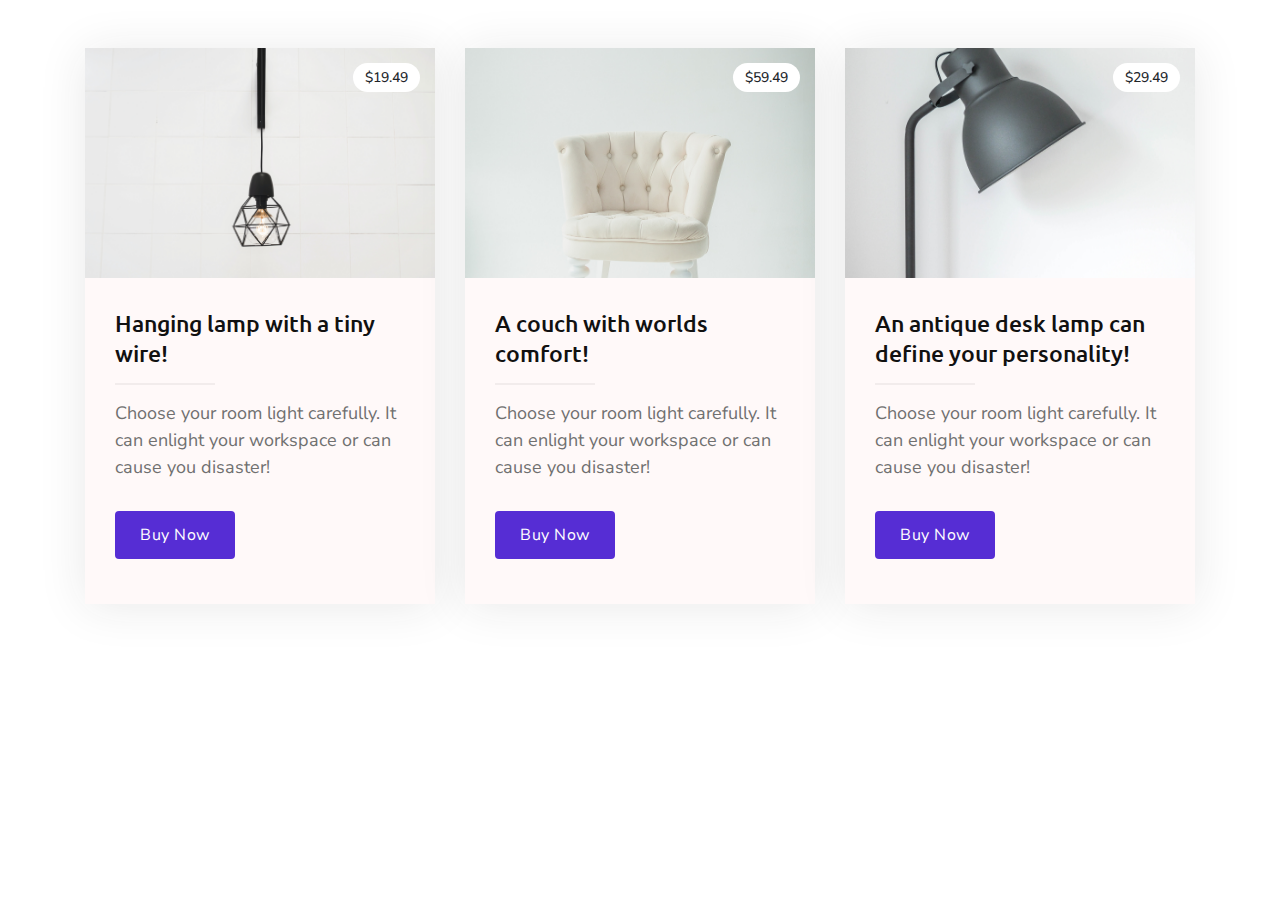
==== Elementor Widgets/image-card-widget/index.html @ dc17711c "Elementor widgets" ====
<!DOCTYPE html>
<html lang="en">
<head>
    <meta charset="UTF-8">
    <meta name="viewport" content="width=device-width, initial-scale=1.0">
    <link rel="stylesheet" href="https://maxcdn.bootstrapcdn.com/bootstrap/4.0.0/css/bootstrap.min.css" integrity="sha384-Gn5384xqQ1aoWXA+058RXPxPg6fy4IWvTNh0E263XmFcJlSAwiGgFAW/dAiS6JXm" crossorigin="anonymous">
    <link href="https://fonts.googleapis.com/css2?family=Nunito+Sans:wght@300&family=Ubuntu:wght@500&display=swap" rel="stylesheet">
    <link rel="stylesheet" href="style.css">
    <title>Image Card Widget</title>
</head>
<body>
    <div class="container">
        <div class="row mt-5">
            <div class="col-md-4">
                <!-- Image Card Starts -->
                <div class="image-card">
                    <div class="image" style="background-image: url(./hanging-lamp.jpg);">
                        <span class="price-badge">$19.49</span>
                    </div>
                    <div class="content">
                        <div class="title">
                            <h2>Hanging lamp with a tiny wire!</h2>
                        </div>
                        <div class="divider"></div>
                        <div class="excerpt">
                            <p>Choose your room light carefully. It can enlight your workspace or can cause you disaster!</p>
                        </div>
                        <div class="readmore">
                            <a href="" class="button button-readmore">Buy Now</a>
                        </div>
                    </div>
                </div>
            <!-- Image Card Ends -->
            </div>
            <div class="col-md-4">
                <!-- Image Card Starts -->
                <div class="image-card">
                    <div class="image" style="background-image: url(./chair.jpg);">
                        <span class="price-badge">$59.49</span>
                    </div>
                    <div class="content">
                        <div class="title">
                            <h2>A couch with worlds comfort!</h2>
                        </div>
                        <div class="divider"></div>
                        <div class="excerpt">
                            <p>Choose your room light carefully. It can enlight your workspace or can cause you disaster!</p>
                        </div>
                        <div class="readmore">
                            <a href="" class="button button-readmore">Buy Now</a>
                        </div>
                    </div>
                </div>
            <!-- Image Card Ends -->
            </div>
            <div class="col-md-4">
                <!-- Image Card Starts -->
                <div class="image-card">
                    <div class="image" style="background-image: url(./desk-lamp.jpg);">
                        <span class="price-badge">$29.49</span>
                    </div>
                    <div class="content">
                        <div class="title">
                            <h2>An antique desk lamp can define your personality!</h2>
                        </div>
                        <div class="divider"></div>
                        <div class="excerpt">
                            <p>Choose your room light carefully. It can enlight your workspace or can cause you disaster!</p>
                        </div>
                        <div class="readmore">
                            <a href="" class="button button-readmore">Buy Now</a>
                        </div>
                    </div>
                </div>
            <!-- Image Card Ends -->
            </div>
        </div>
    </div>

    <script src="https://code.jquery.com/jquery-3.2.1.slim.min.js" integrity="sha384-KJ3o2DKtIkvYIK3UENzmM7KCkRr/rE9/Qpg6aAZGJwFDMVNA/GpGFF93hXpG5KkN" crossorigin="anonymous"></script>
    <script src="https://cdnjs.cloudflare.com/ajax/libs/popper.js/1.12.9/umd/popper.min.js" integrity="sha384-ApNbgh9B+Y1QKtv3Rn7W3mgPxhU9K/ScQsAP7hUibX39j7fakFPskvXusvfa0b4Q" crossorigin="anonymous"></script>
    <script src="https://maxcdn.bootstrapcdn.com/bootstrap/4.0.0/js/bootstrap.min.js" integrity="sha384-JZR6Spejh4U02d8jOt6vLEHfe/JQGiRRSQQxSfFWpi1MquVdAyjUar5+76PVCmYl" crossorigin="anonymous"></script>

</body>
</html>
---- Elementor Widgets/image-card-widget/style.css ----
.image-card {
    width: 100%;
    height: auto;
    background-color: #FFF9F9;
    transition: all 0.6s cubic-bezier(.25,.8,.25,1);
    box-shadow: 0 0.2rem 2.8rem rgba(36,36,36,.1);
    overflow: hidden;
}
.image-card:hover {
    box-shadow: 0 0.1rem .8rem rgba(36,36,36,.1);
    transition: all 0.6s cubic-bezier(.25,.8,.25,1);
}
.image-card .image {
    background-repeat: no-repeat;
    background-position: center center;
    background-size: cover;
    max-width: 100%;
    height: 230px;
    overflow: hidden;
}
.image-card .content {
    padding: 30px 30px;
}
.image-card .content p:last-child {
    margin-bottom: 0px;
}
.image-card .title {
    margin-bottom: 15px;
}
.image-card .title h2 {
    font-family: 'Ubuntu', sans-serif;
    font-size: 23px;
    font-weight: 500;
    color: #111;
    line-height: 30px;
    margin: 0;
}
.image-card .divider {
    position: relative;
    width: 100px;
    height: 2px;
    background-color: rgba( 0,0,0,0.05 );
    margin-bottom: 15px;
    transition: all 0.3s cubic-bezier(.25,.8,.25,1);
    z-index: 0;
}
.image-card .excerpt {
    font-family: 'Nunito Sans', sans-serif;
    font-size: 18px;
    font-weight: 400;
    color: #707070;
    line-height: 27px;
    margin-bottom: 30px;
}
.image-card .readmore {
    margin-bottom: 15px;
}
.image-card .readmore a.button-readmore {
    display: inline-block;
    font-family: 'Nunito Sans', sans-serif;
    font-size: 16px;
    font-weight: 400;
    letter-spacing: .5px;
    text-decoration: none;
    background-color: #562dd4;
    color: #fff;
    padding: 12px 25px;
    border-radius: 4px;
    transition: all 0.3s ease-in-out;
}
.image-card .readmore a.button-readmore:hover {
    background-color: #707070;
    color: #fff;
}
.image-card .image .price-badge {
    position: absolute;
    padding: 4px 12px;
    background-color: #fff;
    border-radius: 30px;
    top: 15px;
    right: 30px;
    font-family: 'Nunito Sans', sans-serif;
    font-size: 14px;
    font-weight: 500;
}
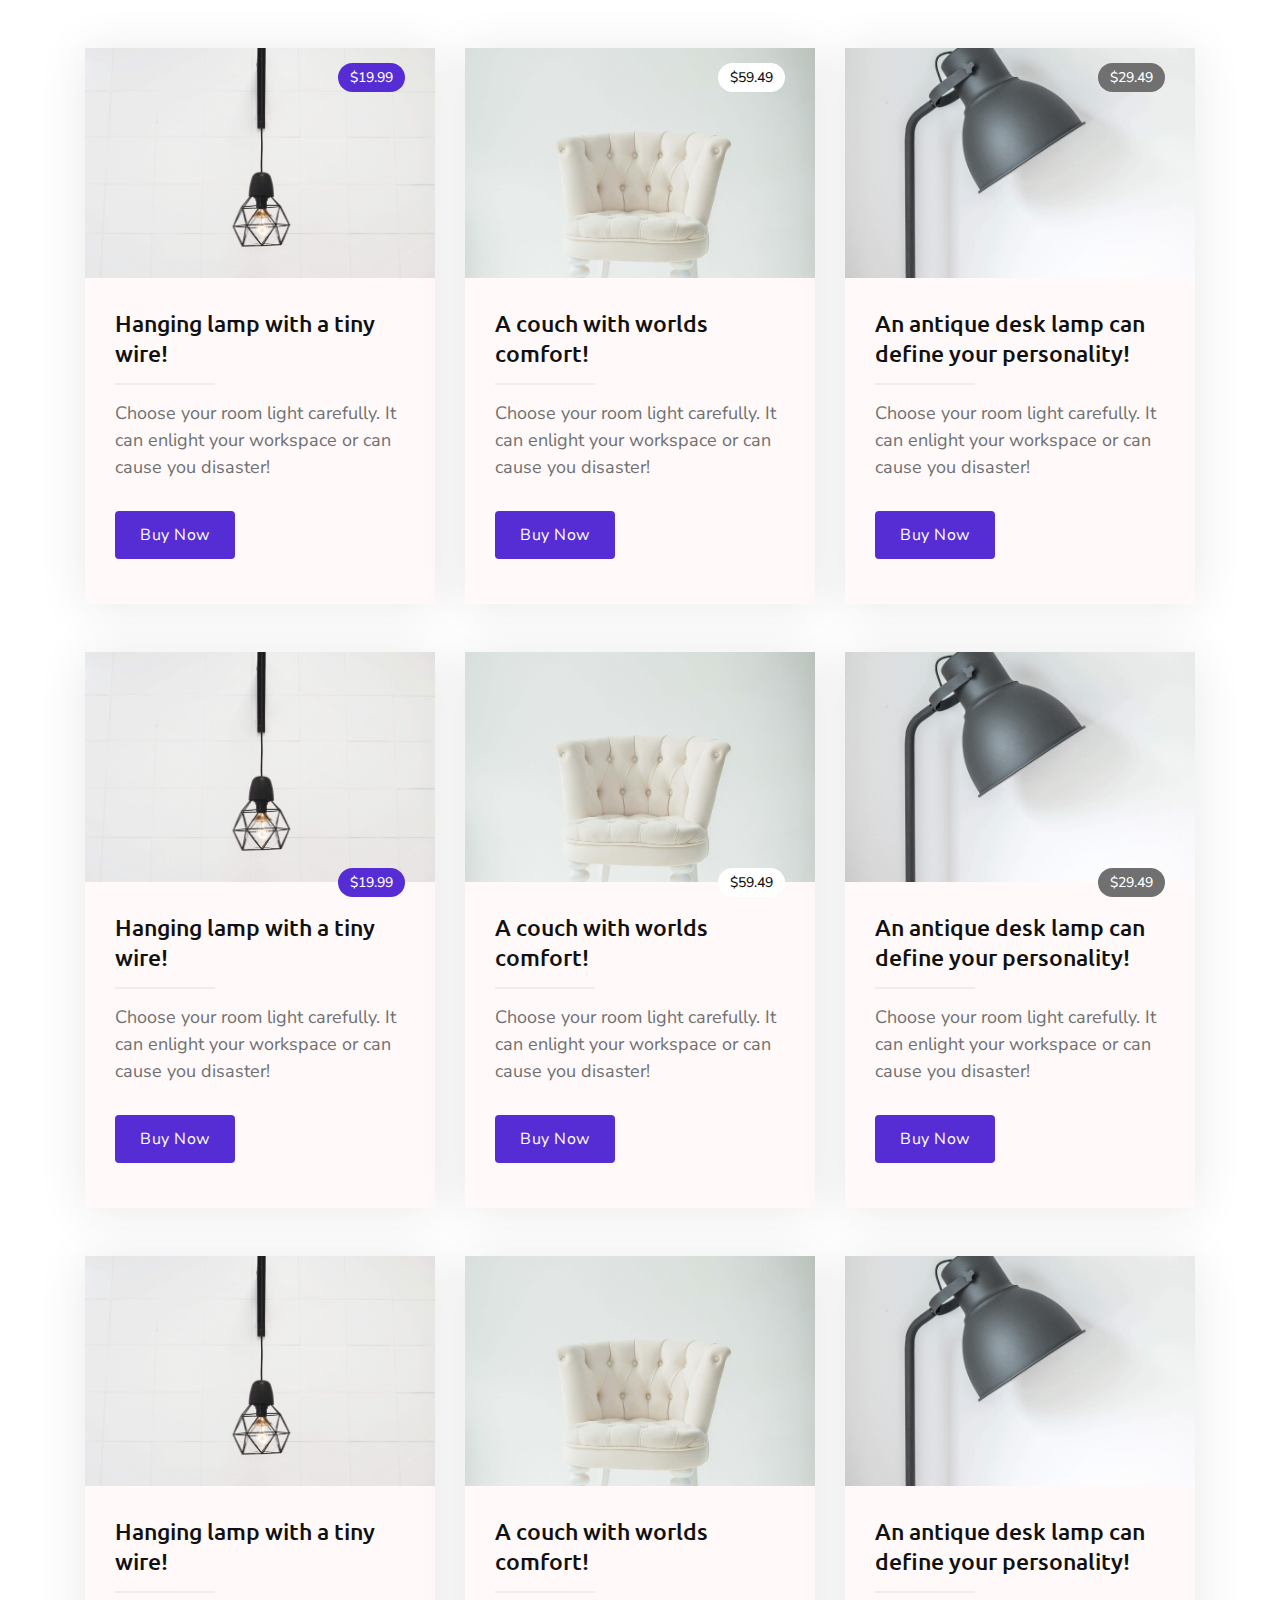
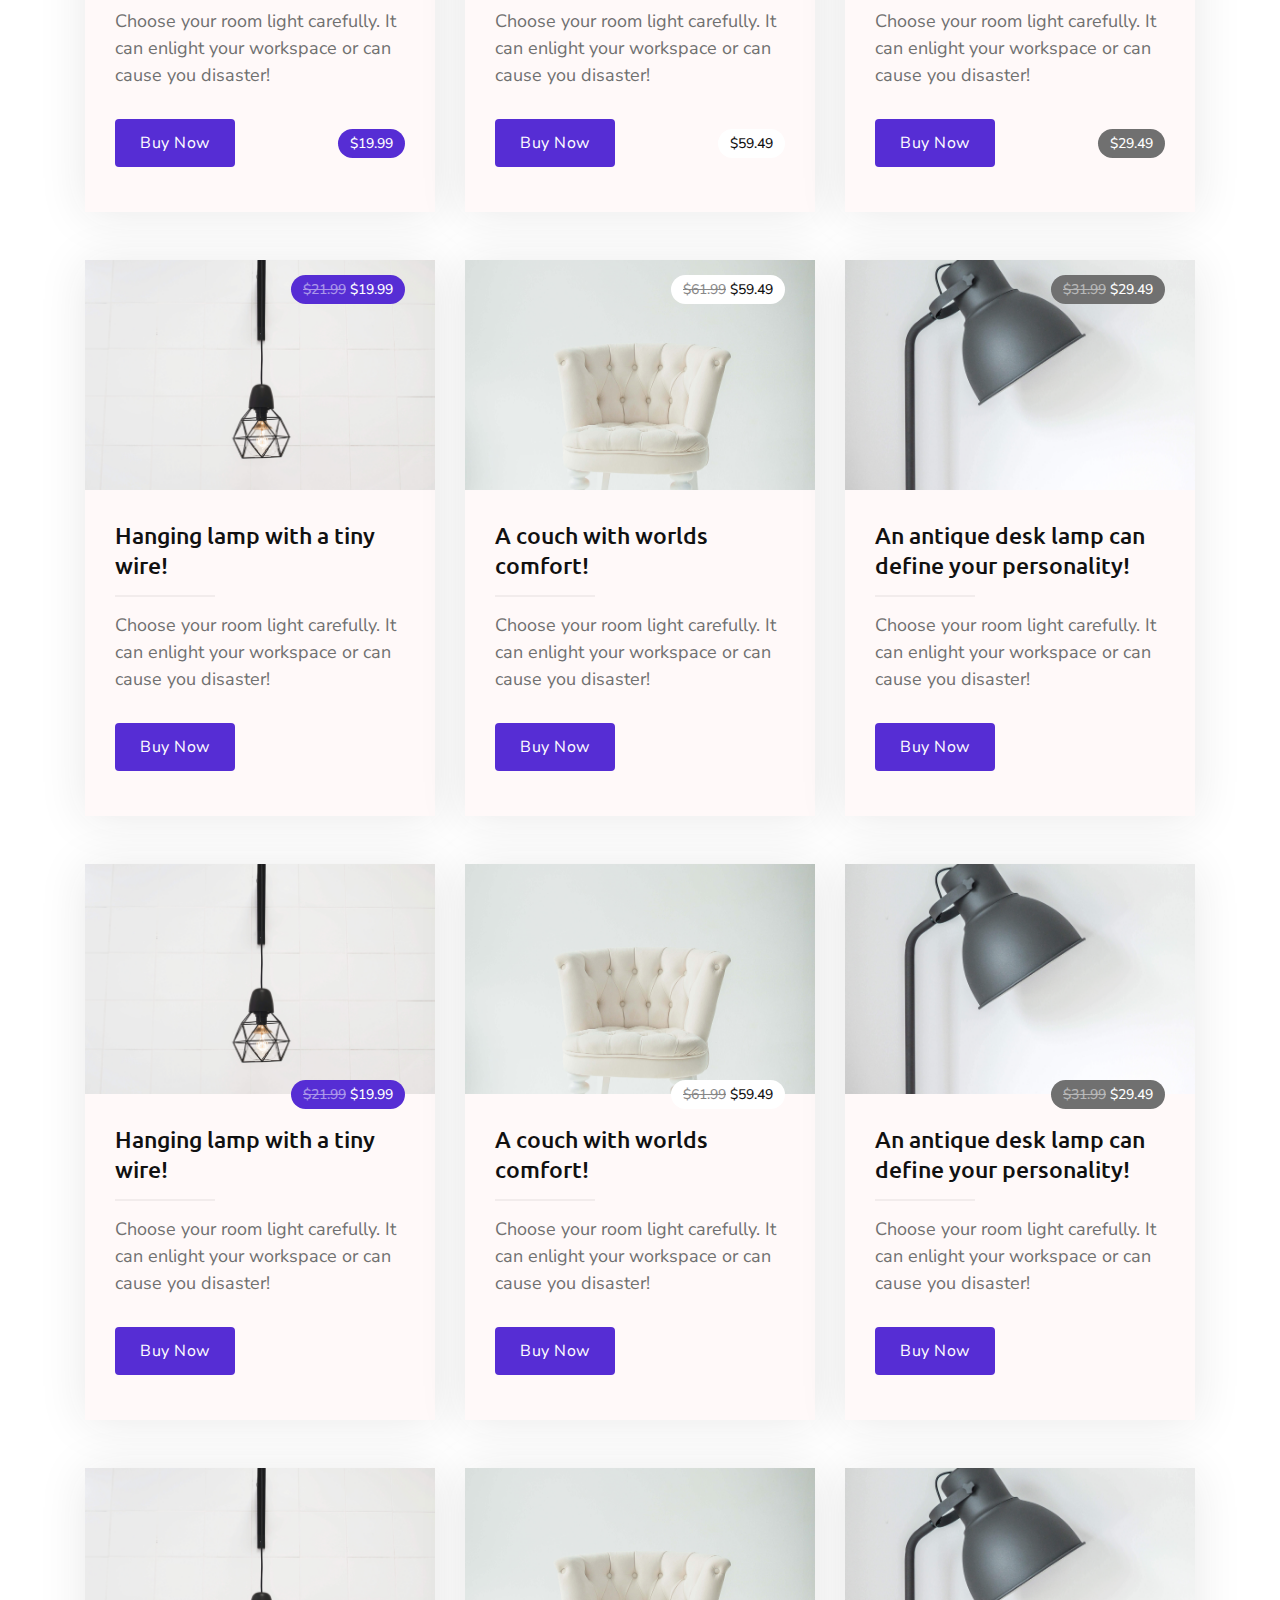
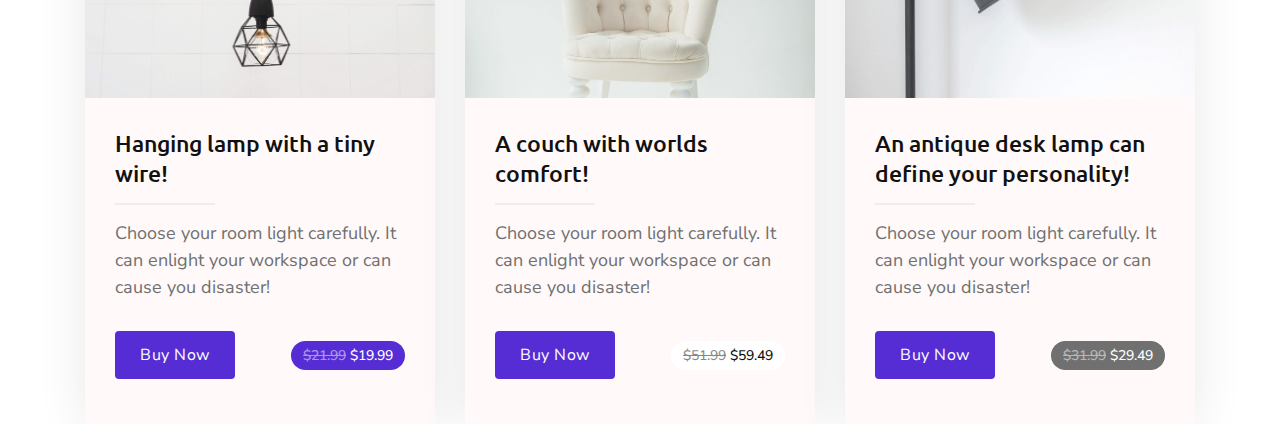
==== commit db5bcd7a: "Pricing table widget added" ====
--- a/Elementor Widgets/image-card-widget/index.html
+++ b/Elementor Widgets/image-card-widget/index.html
@@ -10,65 +10,403 @@
 </head>
 <body>
     <div class="container">
-        <div class="row mt-5">
-            <div class="col-md-4">
-                <!-- Image Card Starts -->
-                <div class="image-card">
-                    <div class="image" style="background-image: url(./hanging-lamp.jpg);">
-                        <span class="price-badge">$19.49</span>
-                    </div>
-                    <div class="content">
-                        <div class="title">
-                            <h2>Hanging lamp with a tiny wire!</h2>
-                        </div>
-                        <div class="divider"></div>
-                        <div class="excerpt">
-                            <p>Choose your room light carefully. It can enlight your workspace or can cause you disaster!</p>
-                        </div>
-                        <div class="readmore">
-                            <a href="" class="button button-readmore">Buy Now</a>
-                        </div>
-                    </div>
-                </div>
-            <!-- Image Card Ends -->
-            </div>
-            <div class="col-md-4">
-                <!-- Image Card Starts -->
-                <div class="image-card">
-                    <div class="image" style="background-image: url(./chair.jpg);">
-                        <span class="price-badge">$59.49</span>
-                    </div>
-                    <div class="content">
-                        <div class="title">
-                            <h2>A couch with worlds comfort!</h2>
-                        </div>
-                        <div class="divider"></div>
-                        <div class="excerpt">
-                            <p>Choose your room light carefully. It can enlight your workspace or can cause you disaster!</p>
-                        </div>
-                        <div class="readmore">
-                            <a href="" class="button button-readmore">Buy Now</a>
-                        </div>
-                    </div>
-                </div>
-            <!-- Image Card Ends -->
-            </div>
-            <div class="col-md-4">
-                <!-- Image Card Starts -->
-                <div class="image-card">
-                    <div class="image" style="background-image: url(./desk-lamp.jpg);">
-                        <span class="price-badge">$29.49</span>
-                    </div>
-                    <div class="content">
-                        <div class="title">
-                            <h2>An antique desk lamp can define your personality!</h2>
-                        </div>
-                        <div class="divider"></div>
-                        <div class="excerpt">
-                            <p>Choose your room light carefully. It can enlight your workspace or can cause you disaster!</p>
-                        </div>
-                        <div class="readmore">
-                            <a href="" class="button button-readmore">Buy Now</a>
+        <!-- Top variation -->
+        <div class="row mt-5">
+            <div class="col-md-4">
+                <!-- Image Card Starts -->
+                <div class="image-card">
+                    <div class="image" style="background-image: url(./hanging-lamp.jpg);">
+                        <span class="top-price-badge badge-blue">$19.99</span>
+                    </div>
+                    <div class="content">
+                        <div class="title">
+                            <h2>Hanging lamp with a tiny wire!</h2>
+                        </div>
+                        <div class="divider"></div>
+                        <div class="excerpt">
+                            <p>Choose your room light carefully. It can enlight your workspace or can cause you disaster!</p>
+                        </div>
+                        <div class="readmore">
+                            <a href="" class="button button-readmore">Buy Now</a>
+                        </div>
+                    </div>
+                </div>
+            <!-- Image Card Ends -->
+            </div>
+            <div class="col-md-4">
+                <!-- Image Card Starts -->
+                <div class="image-card">
+                    <div class="image" style="background-image: url(./chair.jpg);">
+                        <span class="top-price-badge badge-white">$59.49</span>
+                    </div>
+                    <div class="content">
+                        <div class="title">
+                            <h2>A couch with worlds comfort!</h2>
+                        </div>
+                        <div class="divider"></div>
+                        <div class="excerpt">
+                            <p>Choose your room light carefully. It can enlight your workspace or can cause you disaster!</p>
+                        </div>
+                        <div class="readmore">
+                            <a href="" class="button button-readmore">Buy Now</a>
+                        </div>
+                    </div>
+                </div>
+            <!-- Image Card Ends -->
+            </div>
+            <div class="col-md-4">
+                <!-- Image Card Starts -->
+                <div class="image-card">
+                    <div class="image" style="background-image: url(./desk-lamp.jpg);">
+                        <span class="top-price-badge badge-gray">$29.49</span>
+                    </div>
+                    <div class="content">
+                        <div class="title">
+                            <h2>An antique desk lamp can define your personality!</h2>
+                        </div>
+                        <div class="divider"></div>
+                        <div class="excerpt">
+                            <p>Choose your room light carefully. It can enlight your workspace or can cause you disaster!</p>
+                        </div>
+                        <div class="readmore">
+                            <a href="" class="button button-readmore">Buy Now</a>
+                        </div>
+                    </div>
+                </div>
+            <!-- Image Card Ends -->
+            </div>
+        </div>
+        <!-- Middle variation -->
+        <div class="row mt-5">
+            <div class="col-md-4">
+                <!-- Image Card Starts -->
+                <div class="image-card">
+                    <div class="image" style="background-image: url(./hanging-lamp.jpg);">
+                        <span class="middle-price-badge badge-blue">$19.99</span>
+                    </div>
+                    <div class="content">
+                        <div class="title">
+                            <h2>Hanging lamp with a tiny wire!</h2>
+                        </div>
+                        <div class="divider"></div>
+                        <div class="excerpt">
+                            <p>Choose your room light carefully. It can enlight your workspace or can cause you disaster!</p>
+                        </div>
+                        <div class="readmore">
+                            <a href="" class="button button-readmore">Buy Now</a>
+                        </div>
+                    </div>
+                </div>
+            <!-- Image Card Ends -->
+            </div>
+            <div class="col-md-4">
+                <!-- Image Card Starts -->
+                <div class="image-card">
+                    <div class="image" style="background-image: url(./chair.jpg);">
+                        <span class="middle-price-badge badge-white">$59.49</span>
+                    </div>
+                    <div class="content">
+                        <div class="title">
+                            <h2>A couch with worlds comfort!</h2>
+                        </div>
+                        <div class="divider"></div>
+                        <div class="excerpt">
+                            <p>Choose your room light carefully. It can enlight your workspace or can cause you disaster!</p>
+                        </div>
+                        <div class="readmore">
+                            <a href="" class="button button-readmore">Buy Now</a>
+                        </div>
+                    </div>
+                </div>
+            <!-- Image Card Ends -->
+            </div>
+            <div class="col-md-4">
+                <!-- Image Card Starts -->
+                <div class="image-card">
+                    <div class="image" style="background-image: url(./desk-lamp.jpg);">
+                        <span class="middle-price-badge badge-gray">$29.49</span>
+                    </div>
+                    <div class="content">
+                        <div class="title">
+                            <h2>An antique desk lamp can define your personality!</h2>
+                        </div>
+                        <div class="divider"></div>
+                        <div class="excerpt">
+                            <p>Choose your room light carefully. It can enlight your workspace or can cause you disaster!</p>
+                        </div>
+                        <div class="readmore">
+                            <a href="" class="button button-readmore">Buy Now</a>
+                        </div>
+                    </div>
+                </div>
+            <!-- Image Card Ends -->
+            </div>
+        </div>
+        <!-- Bottom Badge -->
+        <!-- Position variation -->
+        <div class="row mt-5">
+            <div class="col-md-4">
+                <!-- Image Card Starts -->
+                <div class="image-card">
+                    <div class="image" style="background-image: url(./hanging-lamp.jpg);">
+
+                    </div>
+                    <div class="content">
+                        <div class="title">
+                            <h2>Hanging lamp with a tiny wire!</h2>
+                        </div>
+                        <div class="divider"></div>
+                        <div class="excerpt">
+                            <p>Choose your room light carefully. It can enlight your workspace or can cause you disaster!</p>
+                        </div>
+                        <div class="readmore">
+                            <a href="" class="button button-readmore">Buy Now</a>
+                            <span class="bottom-price-badge badge-blue">$19.99</span>
+                        </div>
+                    </div>
+                </div>
+            <!-- Image Card Ends -->
+            </div>
+            <div class="col-md-4">
+                <!-- Image Card Starts -->
+                <div class="image-card">
+                    <div class="image" style="background-image: url(./chair.jpg);">
+                    </div>
+                    <div class="content">
+                        <div class="title">
+                            <h2>A couch with worlds comfort!</h2>
+                        </div>
+                        <div class="divider"></div>
+                        <div class="excerpt">
+                            <p>Choose your room light carefully. It can enlight your workspace or can cause you disaster!</p>
+                        </div>
+                        <div class="readmore">
+                            <a href="" class="button button-readmore">Buy Now</a>
+                            <span class="bottom-price-badge badge-white">$59.49</span>
+                        </div>
+                    </div>
+                </div>
+            <!-- Image Card Ends -->
+            </div>
+            <div class="col-md-4">
+                <!-- Image Card Starts -->
+                <div class="image-card">
+                    <div class="image" style="background-image: url(./desk-lamp.jpg);">
+                    </div>
+                    <div class="content">
+                        <div class="title">
+                            <h2>An antique desk lamp can define your personality!</h2>
+                        </div>
+                        <div class="divider"></div>
+                        <div class="excerpt">
+                            <p>Choose your room light carefully. It can enlight your workspace or can cause you disaster!</p>
+                        </div>
+                        <div class="readmore">
+                            <a href="" class="button button-readmore">Buy Now</a>
+                            <span class="bottom-price-badge badge-gray">$29.49</span>
+                        </div>
+                    </div>
+                </div>
+            <!-- Image Card Ends -->
+            </div>
+        </div>
+    </div>
+
+    <div class="container">
+        <!-- Top variation -->
+        <div class="row mt-5">
+            <div class="col-md-4">
+                <!-- Image Card Starts -->
+                <div class="image-card">
+                    <div class="image" style="background-image: url(./hanging-lamp.jpg);">
+                        <span class="top-price-badge badge-blue"><del>$21.99</del> $19.99</span>
+                    </div>
+                    <div class="content">
+                        <div class="title">
+                            <h2>Hanging lamp with a tiny wire!</h2>
+                        </div>
+                        <div class="divider"></div>
+                        <div class="excerpt">
+                            <p>Choose your room light carefully. It can enlight your workspace or can cause you disaster!</p>
+                        </div>
+                        <div class="readmore">
+                            <a href="" class="button button-readmore">Buy Now</a>
+                        </div>
+                    </div>
+                </div>
+            <!-- Image Card Ends -->
+            </div>
+            <div class="col-md-4">
+                <!-- Image Card Starts -->
+                <div class="image-card">
+                    <div class="image" style="background-image: url(./chair.jpg);">
+                        <span class="top-price-badge badge-white"><del>$61.99</del> $59.49</span>
+                    </div>
+                    <div class="content">
+                        <div class="title">
+                            <h2>A couch with worlds comfort!</h2>
+                        </div>
+                        <div class="divider"></div>
+                        <div class="excerpt">
+                            <p>Choose your room light carefully. It can enlight your workspace or can cause you disaster!</p>
+                        </div>
+                        <div class="readmore">
+                            <a href="" class="button button-readmore">Buy Now</a>
+                        </div>
+                    </div>
+                </div>
+            <!-- Image Card Ends -->
+            </div>
+            <div class="col-md-4">
+                <!-- Image Card Starts -->
+                <div class="image-card">
+                    <div class="image" style="background-image: url(./desk-lamp.jpg);">
+                        <span class="top-price-badge badge-gray"><del>$31.99</del> $29.49</span>
+                    </div>
+                    <div class="content">
+                        <div class="title">
+                            <h2>An antique desk lamp can define your personality!</h2>
+                        </div>
+                        <div class="divider"></div>
+                        <div class="excerpt">
+                            <p>Choose your room light carefully. It can enlight your workspace or can cause you disaster!</p>
+                        </div>
+                        <div class="readmore">
+                            <a href="" class="button button-readmore">Buy Now</a>
+                        </div>
+                    </div>
+                </div>
+            <!-- Image Card Ends -->
+            </div>
+        </div>
+        <!-- Middle variation -->
+        <div class="row mt-5">
+            <div class="col-md-4">
+                <!-- Image Card Starts -->
+                <div class="image-card">
+                    <div class="image" style="background-image: url(./hanging-lamp.jpg);">
+                        <span class="middle-price-badge badge-blue"><del>$21.99</del> $19.99</span>
+                    </div>
+                    <div class="content">
+                        <div class="title">
+                            <h2>Hanging lamp with a tiny wire!</h2>
+                        </div>
+                        <div class="divider"></div>
+                        <div class="excerpt">
+                            <p>Choose your room light carefully. It can enlight your workspace or can cause you disaster!</p>
+                        </div>
+                        <div class="readmore">
+                            <a href="" class="button button-readmore">Buy Now</a>
+                        </div>
+                    </div>
+                </div>
+            <!-- Image Card Ends -->
+            </div>
+            <div class="col-md-4">
+                <!-- Image Card Starts -->
+                <div class="image-card">
+                    <div class="image" style="background-image: url(./chair.jpg);">
+                        <span class="middle-price-badge badge-white"><del>$61.99</del> $59.49</span>
+                    </div>
+                    <div class="content">
+                        <div class="title">
+                            <h2>A couch with worlds comfort!</h2>
+                        </div>
+                        <div class="divider"></div>
+                        <div class="excerpt">
+                            <p>Choose your room light carefully. It can enlight your workspace or can cause you disaster!</p>
+                        </div>
+                        <div class="readmore">
+                            <a href="" class="button button-readmore">Buy Now</a>
+                        </div>
+                    </div>
+                </div>
+            <!-- Image Card Ends -->
+            </div>
+            <div class="col-md-4">
+                <!-- Image Card Starts -->
+                <div class="image-card">
+                    <div class="image" style="background-image: url(./desk-lamp.jpg);">
+                        <span class="middle-price-badge badge-gray"><del>$31.99</del> $29.49</span>
+                    </div>
+                    <div class="content">
+                        <div class="title">
+                            <h2>An antique desk lamp can define your personality!</h2>
+                        </div>
+                        <div class="divider"></div>
+                        <div class="excerpt">
+                            <p>Choose your room light carefully. It can enlight your workspace or can cause you disaster!</p>
+                        </div>
+                        <div class="readmore">
+                            <a href="" class="button button-readmore">Buy Now</a>
+                        </div>
+                    </div>
+                </div>
+            <!-- Image Card Ends -->
+            </div>
+        </div>
+        <!-- Bottom Badge -->
+        <!-- Position variation -->
+        <div class="row mt-5">
+            <div class="col-md-4">
+                <!-- Image Card Starts -->
+                <div class="image-card">
+                    <div class="image" style="background-image: url(./hanging-lamp.jpg);">
+
+                    </div>
+                    <div class="content">
+                        <div class="title">
+                            <h2>Hanging lamp with a tiny wire!</h2>
+                        </div>
+                        <div class="divider"></div>
+                        <div class="excerpt">
+                            <p>Choose your room light carefully. It can enlight your workspace or can cause you disaster!</p>
+                        </div>
+                        <div class="readmore">
+                            <a href="" class="button button-readmore">Buy Now</a>
+                            <span class="bottom-price-badge badge-blue"><del>$21.99</del> $19.99</span>
+                        </div>
+                    </div>
+                </div>
+            <!-- Image Card Ends -->
+            </div>
+            <div class="col-md-4">
+                <!-- Image Card Starts -->
+                <div class="image-card">
+                    <div class="image" style="background-image: url(./chair.jpg);">
+                    </div>
+                    <div class="content">
+                        <div class="title">
+                            <h2>A couch with worlds comfort!</h2>
+                        </div>
+                        <div class="divider"></div>
+                        <div class="excerpt">
+                            <p>Choose your room light carefully. It can enlight your workspace or can cause you disaster!</p>
+                        </div>
+                        <div class="readmore">
+                            <a href="" class="button button-readmore">Buy Now</a>
+                            <span class="bottom-price-badge badge-white"><del>$51.99</del> $59.49</span>
+                        </div>
+                    </div>
+                </div>
+            <!-- Image Card Ends -->
+            </div>
+            <div class="col-md-4">
+                <!-- Image Card Starts -->
+                <div class="image-card">
+                    <div class="image" style="background-image: url(./desk-lamp.jpg);">
+                    </div>
+                    <div class="content">
+                        <div class="title">
+                            <h2>An antique desk lamp can define your personality!</h2>
+                        </div>
+                        <div class="divider"></div>
+                        <div class="excerpt">
+                            <p>Choose your room light carefully. It can enlight your workspace or can cause you disaster!</p>
+                        </div>
+                        <div class="readmore">
+                            <a href="" class="button button-readmore">Buy Now</a>
+                            <span class="bottom-price-badge badge-gray"><del>$31.99</del> $29.49</span>
                         </div>
                     </div>
                 </div>
--- a/Elementor Widgets/image-card-widget/style.css
+++ b/Elementor Widgets/image-card-widget/style.css
@@ -11,12 +11,13 @@
     transition: all 0.6s cubic-bezier(.25,.8,.25,1);
 }
 .image-card .image {
+    position: relative;
     background-repeat: no-repeat;
     background-position: center center;
     background-size: cover;
     max-width: 100%;
     height: 230px;
-    overflow: hidden;
+    z-index: 0;
 }
 .image-card .content {
     padding: 30px 30px;
@@ -54,6 +55,9 @@
 }
 .image-card .readmore {
     margin-bottom: 15px;
+    display: flex;
+    justify-content: space-between;
+    align-items: center;
 }
 .image-card .readmore a.button-readmore {
     display: inline-block;
@@ -72,14 +76,51 @@
     background-color: #707070;
     color: #fff;
 }
-.image-card .image .price-badge {
+.image-card .image .top-price-badge {
     position: absolute;
     padding: 4px 12px;
-    background-color: #fff;
     border-radius: 30px;
     top: 15px;
     right: 30px;
     font-family: 'Nunito Sans', sans-serif;
     font-size: 14px;
     font-weight: 500;
+}
+.image-card .image .middle-price-badge {
+    position: absolute;
+    padding: 4px 12px;
+    border-radius: 30px;
+    bottom: -15px;
+    right: 30px;
+    font-family: 'Nunito Sans', sans-serif;
+    font-size: 14px;
+    font-weight: 500;
+}
+.image-card .readmore .bottom-price-badge {
+    display: inline-block;
+    padding: 4px 12px;
+    border-radius: 30px;
+    bottom: -15px;
+    right: 30px;
+    font-family: 'Nunito Sans', sans-serif;
+    font-size: 14px;
+    font-weight: 500;
+}
+
+.image-card .image .top-price-badge del,
+.image-card .image .middle-price-badge del,
+.image-card .readmore .bottom-price-badge del {
+    opacity: 0.5;
+}
+.badge-blue {
+    background-color: #562dd4;
+    color: #fff;
+}
+.badge-white {
+    background-color: #fff;
+    color: #111;
+}
+.badge-gray {
+    background-color: #707070;
+    color: #fff;
 }